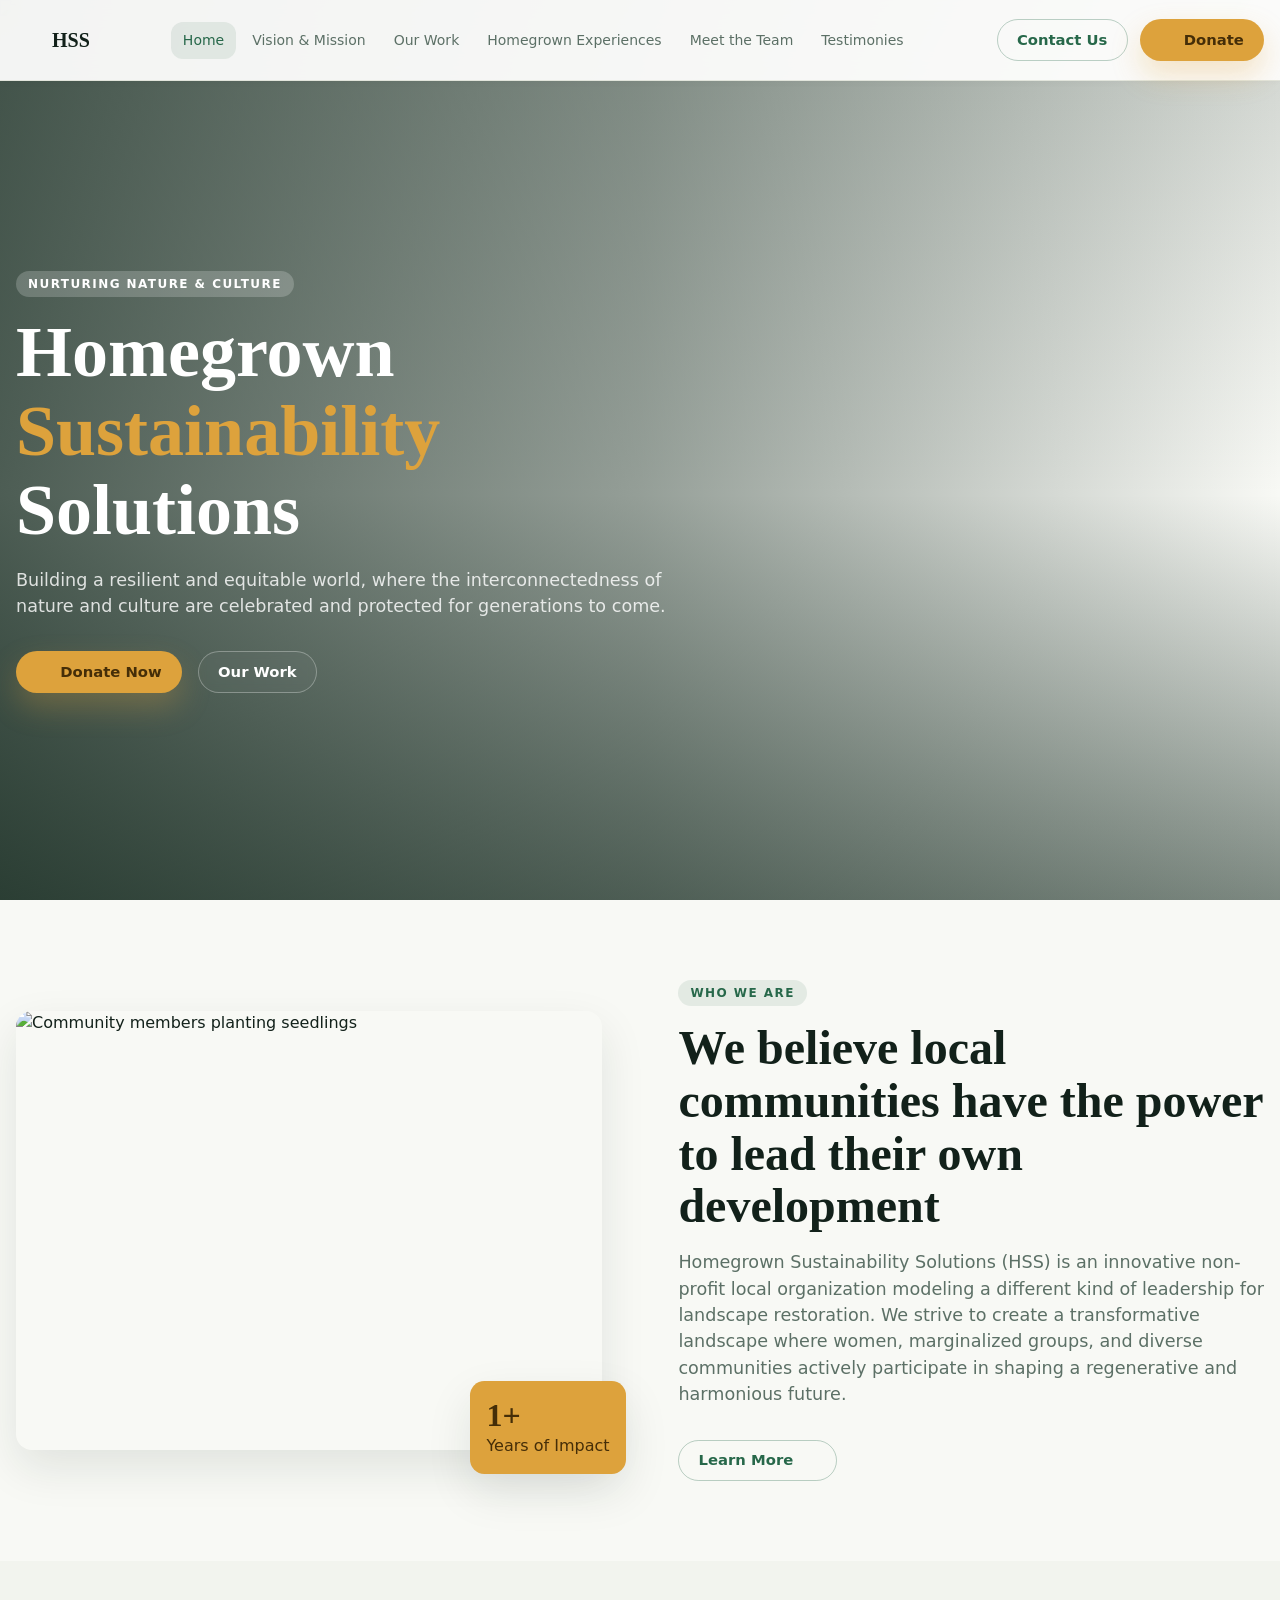
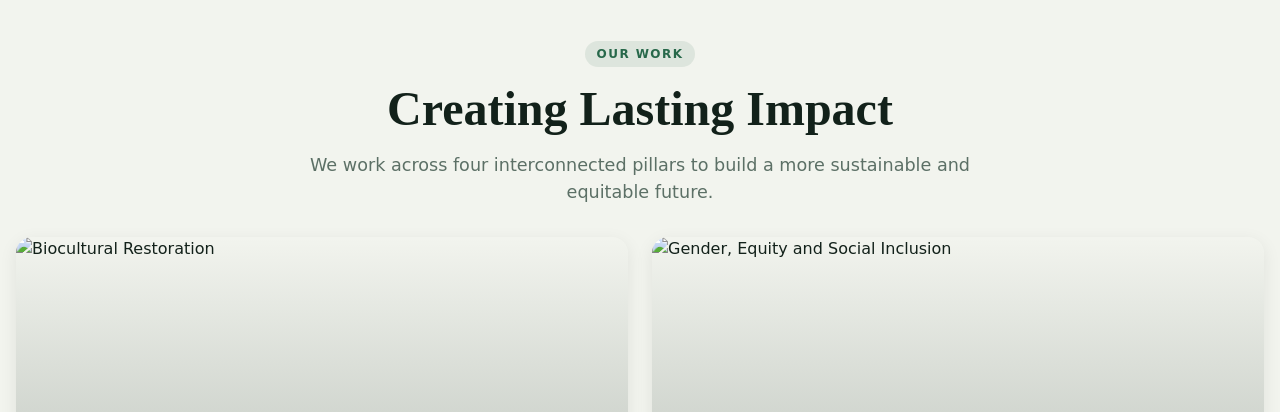
==== index.html @ 6b3b0dda "testing" ====
<!doctype html>
<html lang="en">
<head>
  <meta charset="utf-8">
  <meta http-equiv="refresh" content="0; url=Home.html">
  <title>Homegrown Sustainability</title>
</head>
<body>
  <a href="Home.html">Homegrown Sustainability</a>
</body>
</html>
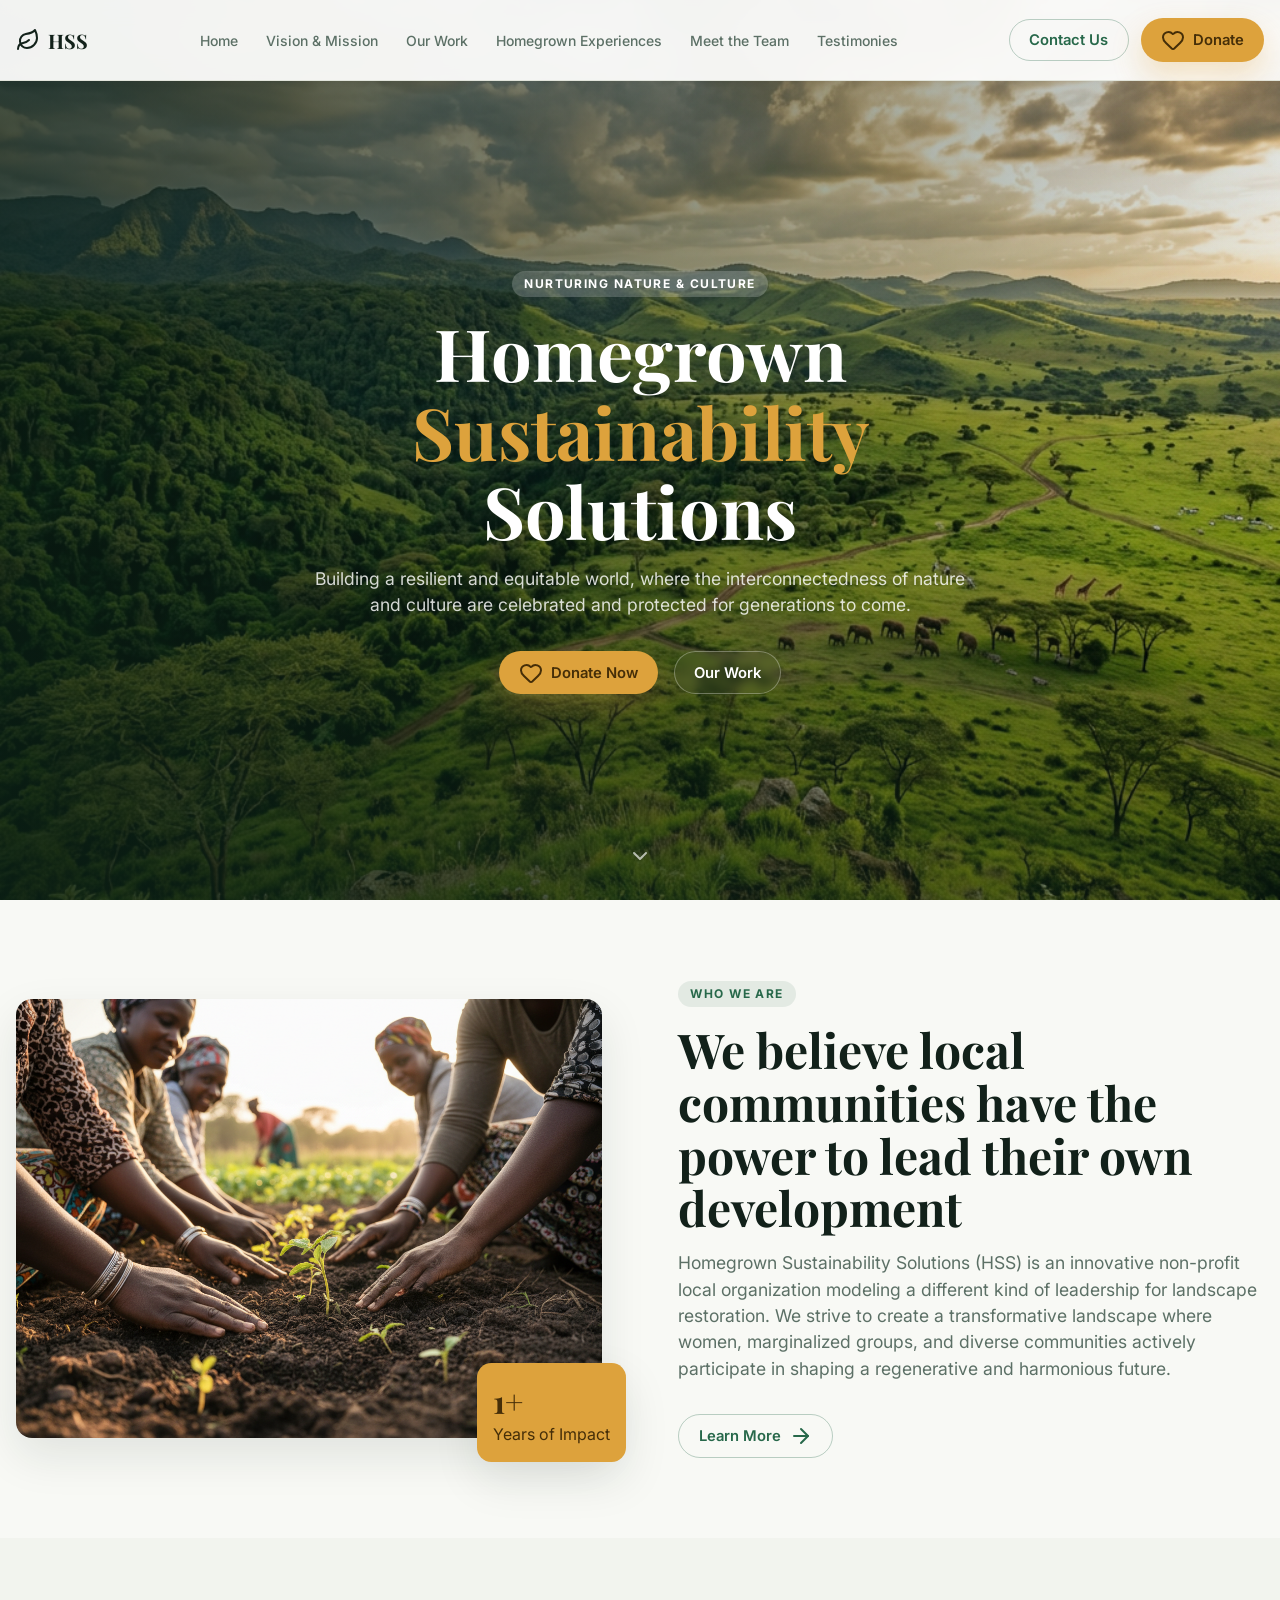
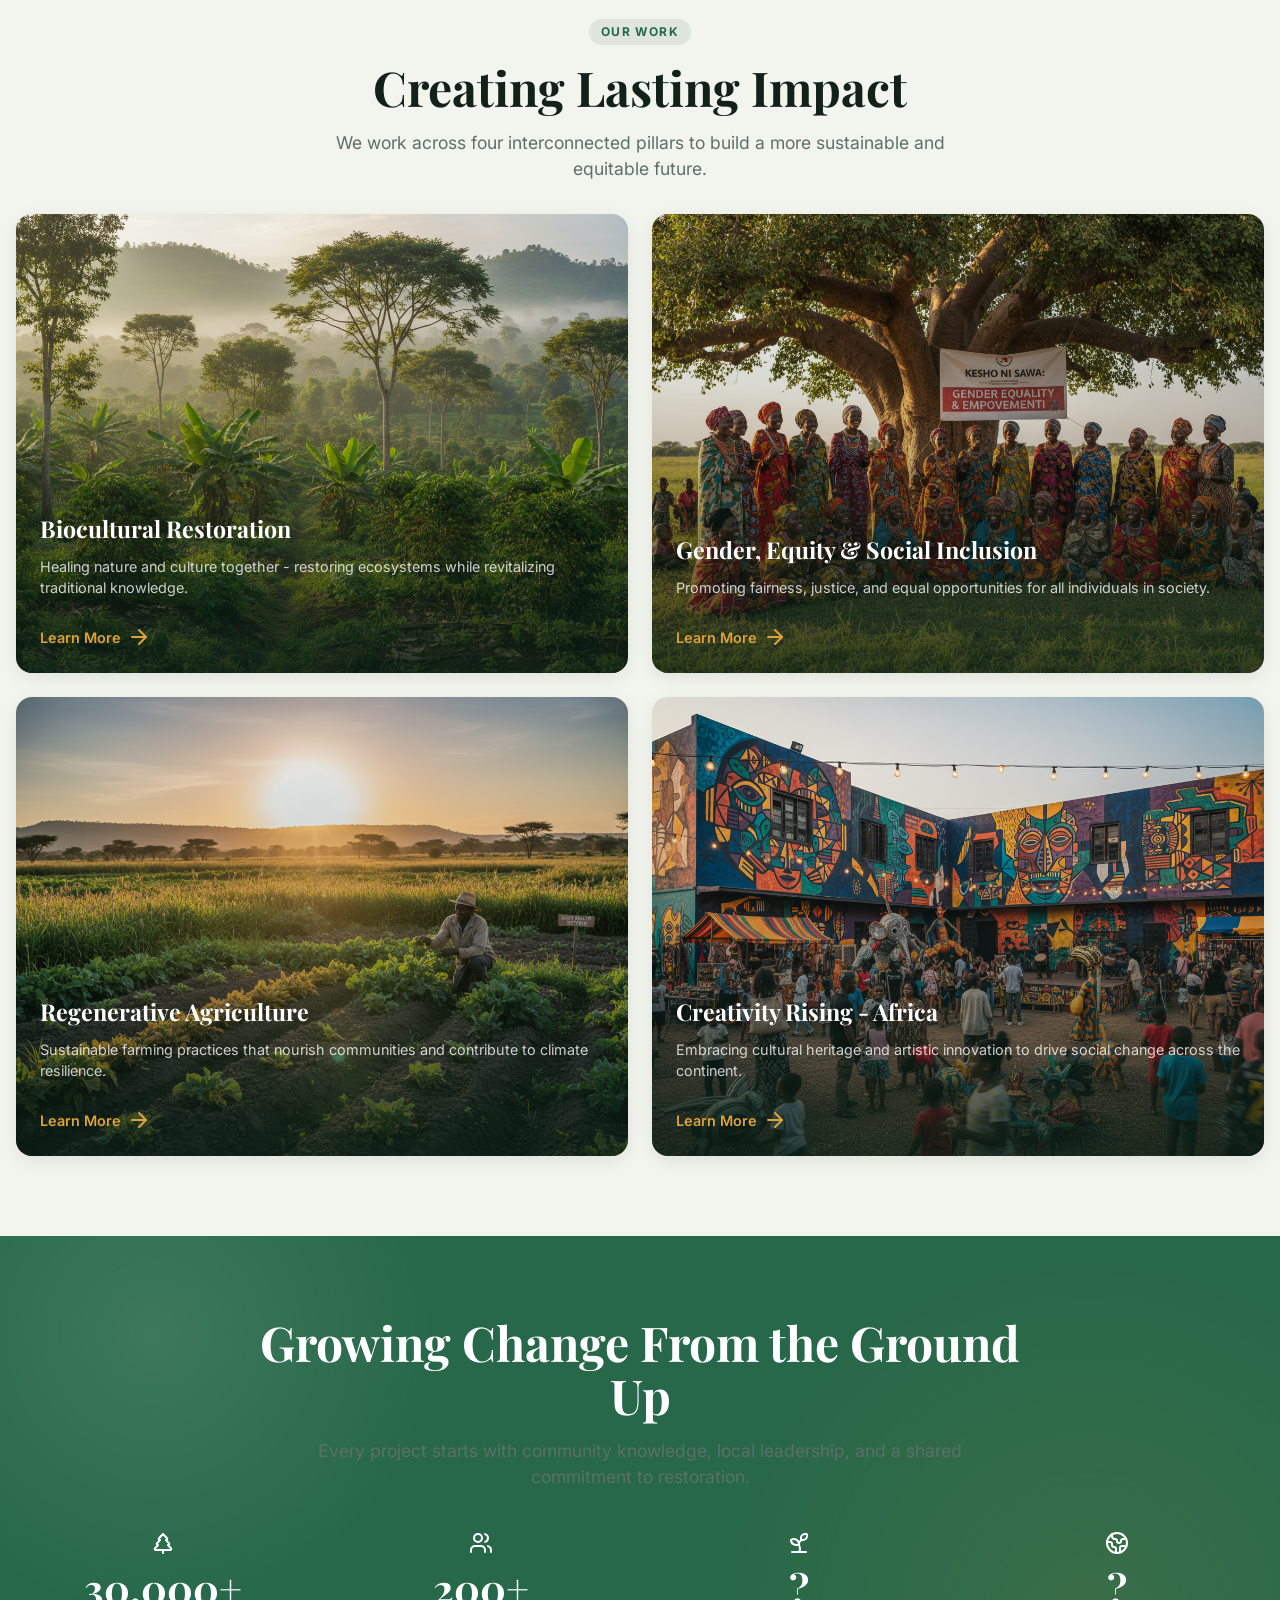
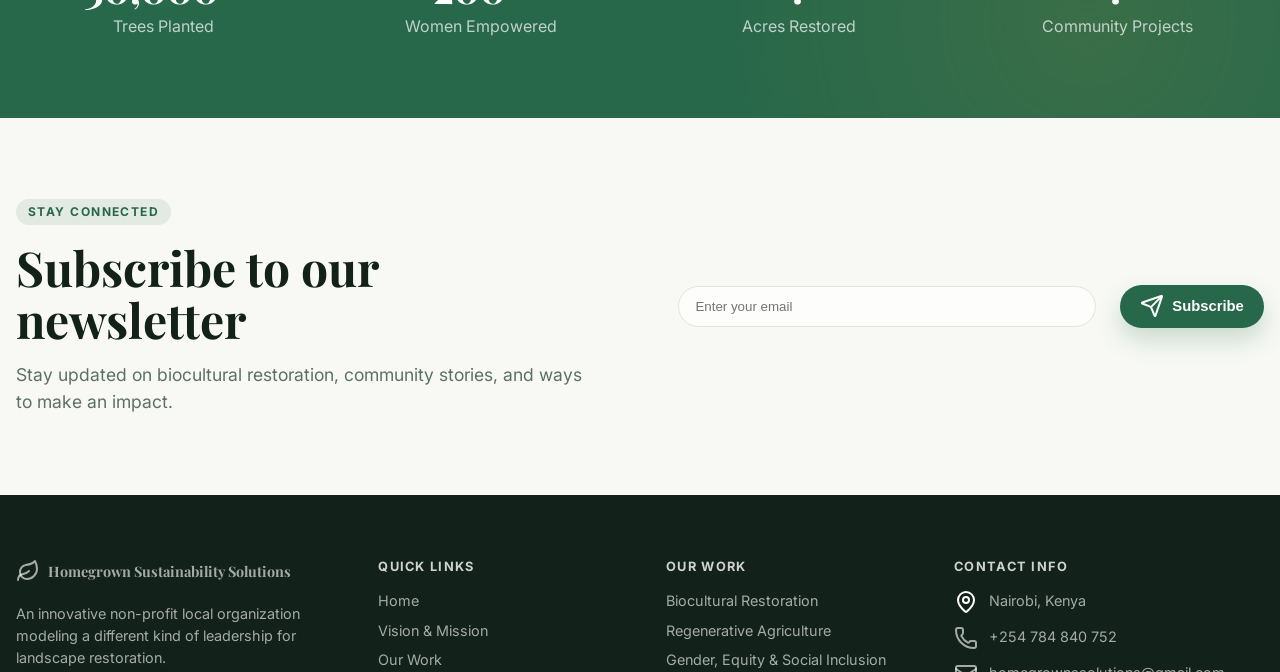
==== commit 7158cb3d: "fixed appearence on web" ====
--- a/index.html
+++ b/index.html
@@ -2,10 +2,10 @@
 <html lang="en">
 <head>
   <meta charset="utf-8">
-  <meta http-equiv="refresh" content="0; url=Home.html">
+  <meta http-equiv="refresh" content="0; url=./Home.html">
   <title>Homegrown Sustainability</title>
 </head>
 <body>
-  <a href="Home.html">Homegrown Sustainability</a>
+  <a href="./Home.html">Homegrown Sustainability</a>
 </body>
 </html>
